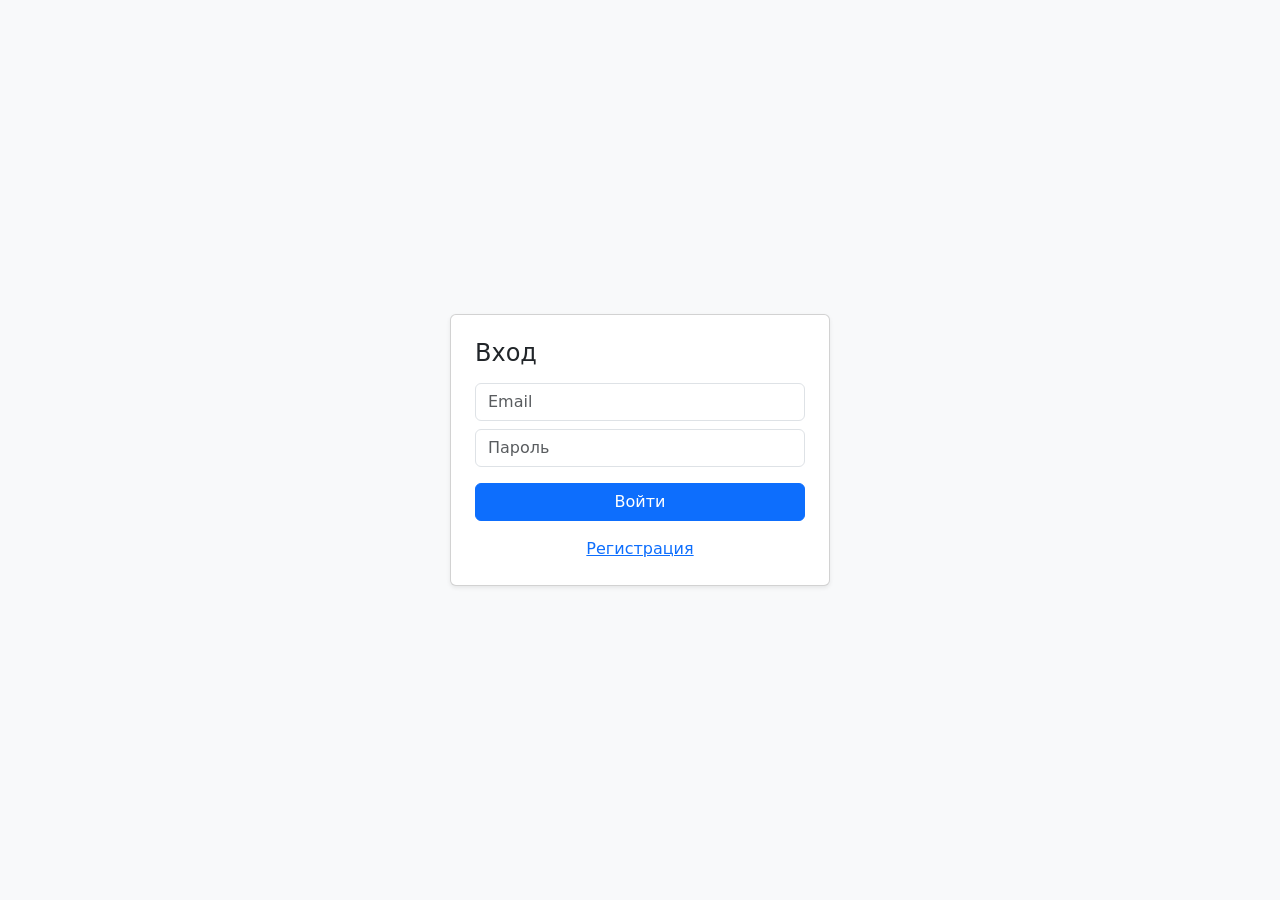
==== frontend/add_organization.html @ ee6a7c20 "added add_org" ====
<!doctype html>
<html lang="ru">
<head>
  <meta charset="utf-8" />
  <meta name="viewport" content="width=device-width, initial-scale=1" />
  <title>Добавить НКО — Карта добрых дел</title>
  <link href="https://cdn.jsdelivr.net/npm/bootstrap@5.3.2/dist/css/bootstrap.min.css" rel="stylesheet">
  <link rel="stylesheet" href="style.css" />
</head>
<body class="bg-light">
  <nav class="navbar navbar-dark bg-primary">
    <div class="container">
      <a class="navbar-brand" href="index.html">← Назад к карте</a>
    </div>
  </nav>

  <div class="container my-4">
    <div class="row justify-content-center">
      <div class="col-lg-8">
        <div class="card shadow-sm">
          <div class="card-header">
            <h4 class="mb-0">Добавить новую организацию</h4>
          </div>
          <div class="card-body">
            <form id="add-org-form">
              <div class="row g-3">
                <div class="col-md-6">
                  <label class="form-label">Название организации *</label>
                  <input id="org-name" class="form-control" required />
                </div>
                <div class="col-md-6">
                  <label class="form-label">Категория *</label>
                  <select id="org-category" class="form-select" required>
                    <option value="">Выберите категорию</option>
                    <option value="Социальная помощь">Социальная помощь</option>
                    <option value="Экология">Экология</option>
                    <option value="Культура">Культура</option>
                    <option value="Медицина">Медицина</option>
                    <option value="Образование">Образование</option>
                    <option value="Спорт">Спорт</option>
                    <option value="Животные">Помощь животным</option>
                    <option value="Другое">Другое</option>
                  </select>
                </div>
                
                <div class="col-12">
                  <label class="form-label">Краткое описание деятельности *</label>
                  <textarea id="org-description" class="form-control" rows="3" 
                            placeholder="2-3 предложения о деятельности организации и возможностях для волонтеров" 
                            required></textarea>
                </div>
                
                <div class="col-md-6">
                  <label class="form-label">Город *</label>
                  <select id="org-city" class="form-select" required>
                    <option value="">Выберите город</option>
                  </select>
                </div>
                
                <div class="col-md-6">
                  <label class="form-label">Контактный телефон</label>
                  <input id="org-phone" class="form-control" type="tel" />
                </div>
                
                <div class="col-12">
                  <label class="form-label">Адрес</label>
                  <input id="org-address" class="form-control" placeholder="Улица, дом" />
                </div>
                
                <div class="col-md-6">
                  <label class="form-label">Сайт</label>
                  <input id="org-website" class="form-control" type="url" placeholder="https://..." />
                </div>
                
                <div class="col-md-6">
                  <label class="form-label">Социальные сети</label>
                  <input id="org-social" class="form-control" placeholder="Ссылки на соцсети" />
                </div>
                
                <div class="col-md-6">
                  <label class="form-label">Широта (координаты)</label>
                  <input id="org-lat" class="form-control" type="number" step="any" />
                </div>
                
                <div class="col-md-6">
                  <label class="form-label">Долгота (координаты)</label>
                  <input id="org-lon" class="form-control" type="number" step="any" />
                </div>
              </div>
              
              <div class="mt-4">
                <div class="form-text">
                  * — обязательные для заполнения поля. После отправки заявка будет проверена модератором.
                </div>
              </div>
            </form>
          </div>
          <div class="card-footer">
            <button id="submit-btn" class="btn btn-primary">Отправить на модерацию</button>
            <a href="index.html" class="btn btn-outline-secondary ms-2">Отмена</a>
          </div>
        </div>
        
        <!-- Блок для отображения существующей организации -->
        <div id="existing-org-alert" class="alert alert-info mt-4" style="display: none;">
          <h5>У вас уже есть организация</h5>
          <p id="existing-org-info"></p>
          <a href="index.html" class="btn btn-outline-primary">Вернуться к карте</a>
        </div>
      </div>
    </div>
  </div>

  <script>
    // Список городов
    const cities = [
      "Ангарск","Байкальск","Балаково","Билибино","Волгодонск","Глазов","Десногорск","Димитровград",
      "Железногорск","ЗАТО Заречный","Заречный","Зеленогорск","Краснокаменск","Курчатов","Лесной","Неман",
      "Нововоронеж","Новоуральск","Обнинск","Озерск","Певек","Полярные Зори","Саров","Северск","Снежинск",
      "Советск","Сосновый Бор","Трехгорный","Удомля","Усолье-Сибирское","Электросталь","Энергодар"
    ];

    // Заполняем список городов
    const citySelect = document.getElementById('org-city');
    cities.forEach(city => {
      const option = document.createElement('option');
      option.value = city;
      option.textContent = city;
      citySelect.appendChild(option);
    });

    // Проверяем авторизацию и существующую организацию
    async function checkAuthAndExistingOrg() {
      const token = localStorage.getItem('jwt_token');
      
      if (!token) {
        // Не авторизован - перенаправляем на регистрацию
        alert('Для добавления организации необходимо войти в систему');
        window.location.href = 'login.html?redirect=add_organization.html';
        return;
      }

      try {
        // Проверяем, есть ли у пользователя уже организация
        const res = await fetch('/api/organizations/my', {
          headers: {
            'Authorization': `Bearer ${token}`
          }
        });

        if (res.ok) {
          const myOrgs = await res.json();
          if (myOrgs.length > 0) {
            // У пользователя уже есть организация
            const existingOrg = myOrgs[0];
            document.getElementById('add-org-form').style.display = 'none';
            document.getElementById('existing-org-alert').style.display = 'block';
            document.getElementById('existing-org-info').textContent = 
              `Название: ${existingOrg.name}, Город: ${existingOrg.city}, Статус: ${existingOrg.approved ? 'Одобрена' : 'На модерации'}`;
            return;
          }
        }
      } catch (error) {
        console.error('Ошибка при проверке организаций:', error);
      }
    }

    // Обработчик отправки формы
    document.getElementById('submit-btn').onclick = async () => {
      const form = document.getElementById('add-org-form');
      if (!form.checkValidity()) {
        form.reportValidity();
        return;
      }

      const token = localStorage.getItem('jwt_token');
      if (!token) {
        alert('Сессия истекла. Пожалуйста, войдите снова.');
        window.location.href = 'login.html';
        return;
      }

      const orgData = {
        name: document.getElementById('org-name').value.trim(),
        category: document.getElementById('org-category').value,
        description: document.getElementById('org-description').value.trim(),
        city: document.getElementById('org-city').value,
        phone: document.getElementById('org-phone').value.trim(),
        address: document.getElementById('org-address').value.trim(),
        website: document.getElementById('org-website').value.trim(),
        social_links: document.getElementById('org-social').value.trim(),
        lat: document.getElementById('org-lat').value ? parseFloat(document.getElementById('org-lat').value) : null,
        lon: document.getElementById('org-lon').value ? parseFloat(document.getElementById('org-lon').value) : null
      };

      try {
        const res = await fetch('/api/organizations/', {
          method: 'POST',
          headers: {
            'Content-Type': 'application/json',
            'Authorization': `Bearer ${token}`
          },
          body: JSON.stringify(orgData)
        });

        const data = await res.json();

        if (res.ok) {
          alert('Организация успешно отправлена на модерацию! Администратор проверит вашу заявку.');
          window.location.href = 'index.html';
        } else {
          alert('Ошибка: ' + (data.error || 'Не удалось отправить заявку'));
        }
      } catch (error) {
        console.error('Ошибка:', error);
        alert('Не удалось отправить заявку. Проверьте подключение к интернету.');
      }
    };

    // Проверяем при загрузке страницы
    checkAuthAndExistingOrg();
  </script>
</body>
</html>
---- frontend/style.css ----
:root {
  --primary: #193b99; 
  --accent: #3c62de;
  --bg: #f5f8fb;
  --text: #1f2937;
  --muted: #6b7280;
}


body {
  font-family: "Jost", sans-serif;
  background: var(--bg);
  color: var(--text);
  margin: 0;

  height: 100%;
  margin: 0;
  overflow: hidden; /* запретить прокрутку всей страницы */
}

/* 3) Высота основного контента: весь экран минус navbar */
.content-wrapper {
  height: calc(100vh - 64px); /* 64px — должна совпадать с .navbar */
  margin: 0; /* избавляемся от my-4 */
  padding-top: 1rem;  /* при необходимости */
  padding-bottom: 1rem;
  display: block;
}

/* 4) Заставляем row и колонки занимать всю доступную высоту */
.row.full-height {
  height: 100%;
}

/* Колонки */
.row.full-height > aside,
.row.full-height > main {
  height: 100%;
}

/* 5) Карточки внутри колонок растягиваем по высоте,
   чтобы aside и main выглядели как единое полотно */
aside .card,
main .card {
  height: 100%;
  display: flex;
  flex-direction: column;
}

/* 6) Разрешаем внутреннюю прокрутку колонок (если нужно),
      но не прокрутку всей страницы */
aside, main {
  overflow: hidden; /* по умолчанию не прокручиваем */
}
aside .card-body,
main .card { 
  overflow: auto; /* содержимое карточек прокручивается внутри карточки */
}

aside .card-body {
    display: flex;
    flex-direction: column;
    height: 100%;         /* обязательно */
}

aside .card-body .d-grid {
    margin-top: auto;     /* прижать к низу */
}

/* 7) Для карты: пусть занимает всю высоту main .card */
main .card #map {
  height: 100%;
  min-height: 0; /* важно: позволяет гибким контейнерам уменьшать высоту */
}

main .card {
    height: 100%;
    display: flex;
    flex-direction: column;
}

#map {
    flex: 1;
    width: 100%;
    min-height: 0; /* важно для корректного сжатия в flex-контейнере */
}

.row.full-height {
    height: 100%;
}

main {
    height: 100%;
    overflow: hidden; /* карта не вылезает */
    width: 100%;
}

main .card {
    height: 100%;
    display: flex;
    flex-direction: column;
}

#map {
    flex: 1;
    width: 100%;
    min-height: 0;
}

.navbar {
    height: 70px;
}

.navbar-brand {
    height: 60px;
}

.navbar-brand span {
  font-family: "Nunito", sans-serif;   /* применяем Nunito */
  font-weight: 700;
  font-size: 1.9rem;
  margin-left: 30%;                   /* увеличиваем отступ */
  display: flex;
  align-items: center;                 /* вертикальное центрирование */
  justify-content: center;
}

.logo-img {
  margin-left: 10%; 
  height: 200%;
  width: auto;
  /* border-radius: 8px; */
  object-fit: contain;
}

.brand-title {
  font-size: 2rem;
  font-weight: 700;
  color: #fff;
  letter-spacing: 1px;
  text-shadow: 1px 1px 3px rgba(0,0,0,0.25);
}

.content-wrapper.container {
  max-width: 100%;
  padding-right: 0 !important;
}

/* дополнительно убедиться, что main/card не добавляют отступы */
.content-wrapper .row,
.content-wrapper main,
.content-wrapper main .card {
  margin-right: 0;
  padding-right: 5px;
}

.map {
  width: 100%;
  height: 70vh;
  min-height: 360px;
  border-radius: 14px;
  box-shadow: 0 4px 12px rgba(0,0,0,0.05);
}


.category-chip {
  background: #eef7ff;
  border-radius: 999px;
  padding: 6px 12px;
  font-size: 13px;
  cursor: pointer;
  border: 1px solid rgba(0,0,0,0.05);
  transition: 0.2s;
}

.category-chip.active {
  background: var(--primary);
  color: #fff;
}


.list-group .list-group-item {
  cursor: pointer;
  border-radius: 10px;
  margin-bottom: 8px;
  border: 1px solid rgba(0,0,0,0.05);
  transition: 0.2s;
}

.list-group .list-group-item:hover {
  background: #eef5ff;
}
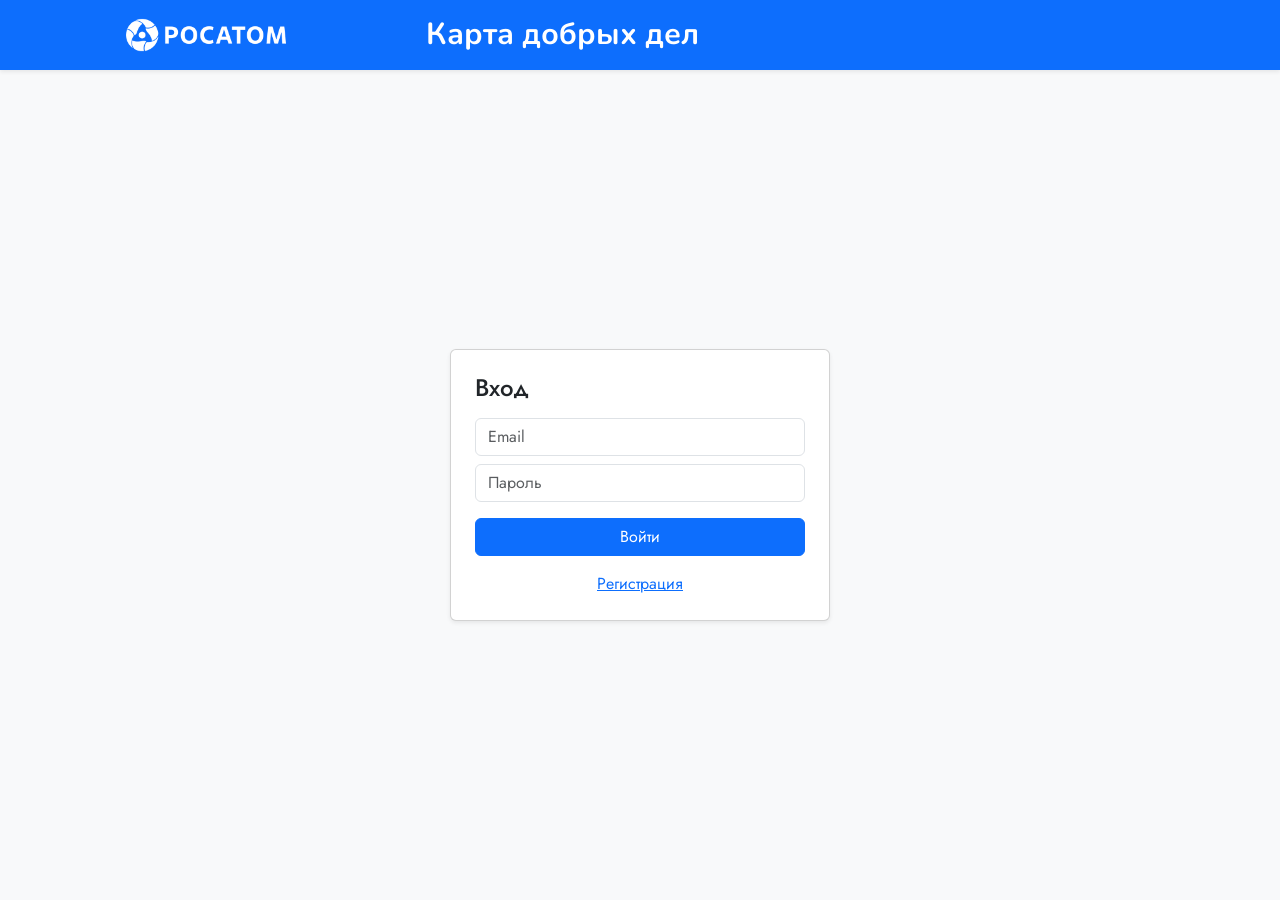
==== commit 041c452e: "style: fix broken stylesheet links and unify frontend branding/fonts" ====
--- a/frontend/add_organization.html
+++ b/frontend/add_organization.html
@@ -5,12 +5,20 @@
   <meta name="viewport" content="width=device-width, initial-scale=1" />
   <title>Добавить НКО — Карта добрых дел</title>
   <link href="https://cdn.jsdelivr.net/npm/bootstrap@5.3.2/dist/css/bootstrap.min.css" rel="stylesheet">
+
+  <link rel="preconnect" href="https://fonts.googleapis.com">
+  <link rel="preconnect" href="https://fonts.gstatic.com" crossorigin>
+  <link href="https://fonts.googleapis.com/css2?family=Jost:ital,wght@0,100..900;1,100..900&family=Nunito:ital,wght@0,200..1000;1,200..1000&family=Roboto+Slab:wght@100..900&display=swap" rel="stylesheet">
+
   <link rel="stylesheet" href="style.css" />
 </head>
 <body class="bg-light">
-  <nav class="navbar navbar-dark bg-primary">
+  <nav class="navbar navbar-dark bg-primary shadow-sm">
     <div class="container">
-      <a class="navbar-brand" href="index.html">← Назад к карте</a>
+      <a class="navbar-brand d-flex align-items-center gap-2" href="index.html">
+        <img src="assets/logo_rosatom_hor_white.png" alt="logo" class="logo-img">
+        <span class="mapKind">← Назад к карте</span>
+      </a>
     </div>
   </nav>
 
